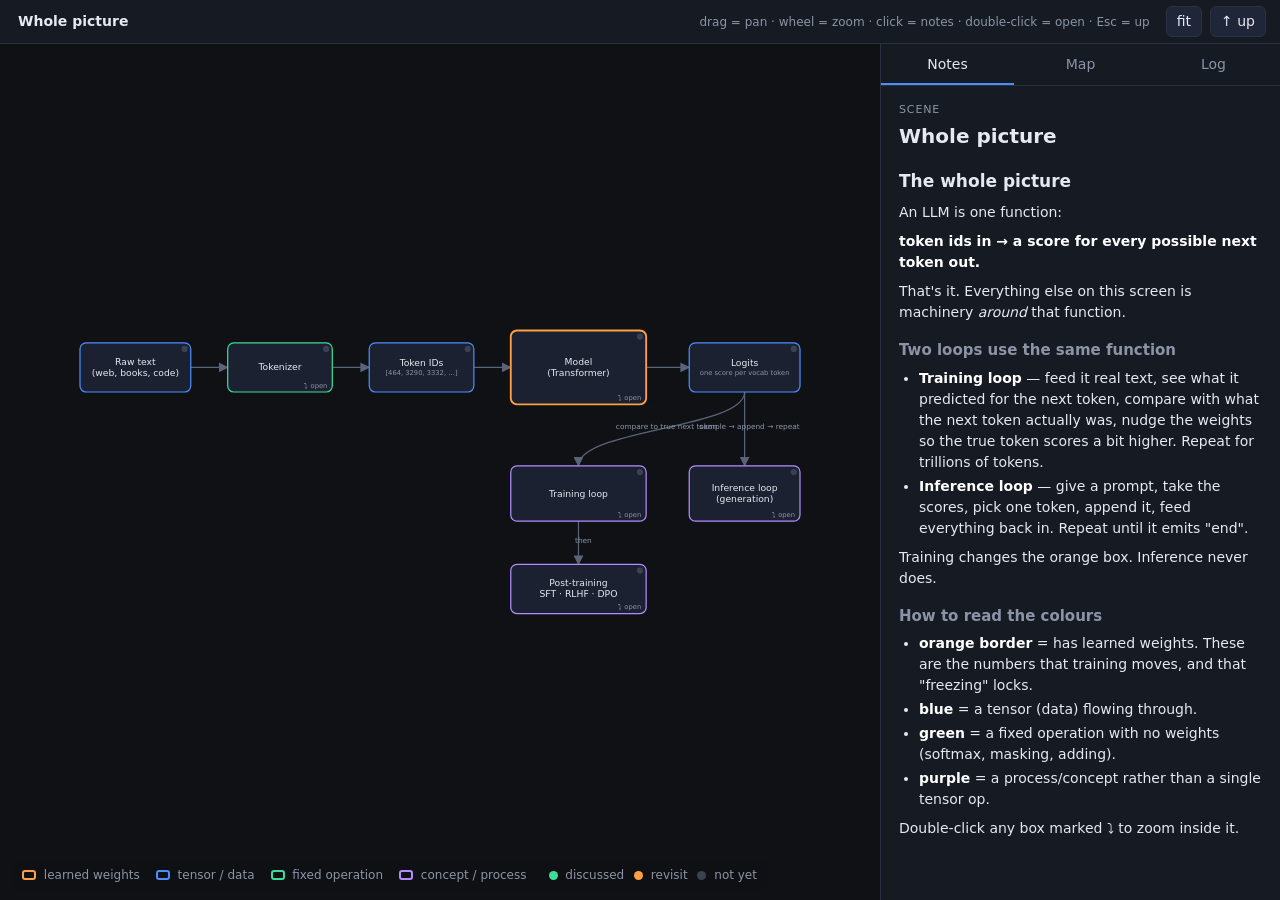
==== index.html @ d03cc83c "init" ====
<!doctype html>
<html lang="en">
<head>
<meta charset="utf-8">
<title>LLM from scratch — canvas</title>
<link rel="stylesheet" href="style.css">
</head>
<body>
<header>
  <div id="crumbs"></div>
  <div class="hdr-right">
    <span class="hint">drag = pan · wheel = zoom · click = notes · double-click = open · Esc = up</span>
    <button id="btn-fit" title="Fit to screen (F)">fit</button>
    <button id="btn-up" title="Go up one level (Esc)">↑ up</button>
  </div>
</header>
<main>
  <div id="stage">
    <svg id="canvas">
      <defs>
        <marker id="arrow" viewBox="0 0 10 10" refX="9" refY="5" markerWidth="8" markerHeight="8" orient="auto-start-reverse">
          <path d="M0,0 L10,5 L0,10 z" fill="#5a6478"/>
        </marker>
      </defs>
      <g id="world"></g>
    </svg>
    <div id="legend">
      <span><i class="sw weights"></i> learned weights</span>
      <span><i class="sw tensor"></i> tensor / data</span>
      <span><i class="sw op"></i> fixed operation</span>
      <span><i class="sw concept"></i> concept / process</span>
      <span><i class="dot done"></i> discussed <i class="dot revisit"></i> revisit <i class="dot todo"></i> not yet</span>
    </div>
  </div>
  <aside id="panel">
    <nav class="tabs">
      <button data-tab="notes" class="on">Notes</button>
      <button data-tab="map">Map</button>
      <button data-tab="log">Log</button>
    </nav>
    <section id="tab-notes" class="tab on"></section>
    <section id="tab-map" class="tab"></section>
    <section id="tab-log" class="tab"></section>
  </aside>
</main>
<script src="scenes.js"></script>
<script src="log.js"></script>
<script src="widgets.js"></script>
<script src="app.js"></script>
</body>
</html>
---- style.css ----
:root{
  --bg:#0f1115; --panel:#161a22; --line:#2a3140; --text:#e6e9ef; --muted:#8b94a7;
  --tensor:#4c8dff; --weights:#ff9f43; --op:#3ddc97; --concept:#b48cff; --sel:#ffffff;
}
*{box-sizing:border-box}
html,body{height:100%;margin:0;background:var(--bg);color:var(--text);font:14px/1.5 system-ui,"Segoe UI",Roboto,sans-serif}
button{font:inherit}

header{height:44px;display:flex;align-items:center;justify-content:space-between;padding:0 14px;border-bottom:1px solid var(--line);background:var(--panel)}
#crumbs{display:flex;align-items:center;gap:2px;overflow:hidden;white-space:nowrap}
#crumbs button{background:none;border:0;color:var(--muted);cursor:pointer;padding:2px 4px;border-radius:4px}
#crumbs button:hover{color:var(--text);background:#20263a}
#crumbs button:last-child{color:var(--text);font-weight:600}
#crumbs span{color:#3f475a;margin:0 2px}
.hdr-right{display:flex;align-items:center;gap:8px}
.hdr-right .hint{color:var(--muted);font-size:12px;margin-right:8px}
.hdr-right button{background:#20263a;border:1px solid var(--line);color:var(--text);padding:4px 10px;border-radius:6px;cursor:pointer}
.hdr-right button:hover{background:#2a3350}

main{display:flex;height:calc(100% - 44px)}
#stage{flex:1;min-width:0;position:relative}
#canvas{width:100%;height:100%;display:block;cursor:grab;user-select:none}
#canvas:active{cursor:grabbing}
#legend{position:absolute;left:12px;bottom:10px;display:flex;gap:16px;font-size:12px;color:var(--muted);background:rgba(15,17,21,.7);padding:6px 10px;border-radius:6px;pointer-events:none}
#legend .sw{display:inline-block;width:14px;height:10px;border:2px solid;border-radius:3px;vertical-align:-1px;margin-right:4px}
#legend .sw.weights{border-color:var(--weights)} #legend .sw.tensor{border-color:var(--tensor)}
#legend .sw.op{border-color:var(--op)} #legend .sw.concept{border-color:var(--concept)}
#legend .dot{display:inline-block;width:9px;height:9px;border-radius:50%;margin:0 4px 0 6px;vertical-align:-1px}
.dot.todo,.st-todo{background:#3a4152;fill:#3a4152} .dot.done,.st-done{background:var(--op);fill:var(--op)} .dot.revisit,.st-revisit{background:var(--weights);fill:var(--weights)}

/* ---- svg nodes ---- */
.node rect{fill:#1b2130;stroke:var(--op);stroke-width:2;cursor:pointer;transition:fill .12s}
.node.kind-tensor rect{stroke:var(--tensor)}
.node.kind-weights rect{stroke:var(--weights);stroke-width:3}
.node.kind-concept rect{stroke:var(--concept)}
.node.kind-group rect{fill:rgba(255,255,255,.015);stroke:var(--line);stroke-dasharray:6 5;pointer-events:none}
.node:hover rect{fill:#232b3d}
.node.sel rect{stroke:var(--sel)}
.node text{fill:var(--text);font-size:15px;pointer-events:none}
.node.kind-group text{fill:var(--muted);font-size:13px}
.node .sub{font-size:11px;fill:var(--muted)}
.node .badge{font-size:11px;fill:var(--muted)}
.edge path{fill:none;stroke:#5a6478;stroke-width:2}
.edge.skip path{stroke-dasharray:5 4}
.edge .elbl{fill:var(--muted);font-size:12px}

/* ---- panel ---- */
#panel{width:400px;border-left:1px solid var(--line);background:var(--panel);display:flex;flex-direction:column;min-height:0}
.tabs{display:flex;border-bottom:1px solid var(--line)}
.tabs button{flex:1;background:none;border:0;color:var(--muted);padding:10px;cursor:pointer}
.tabs button.on{color:var(--text);box-shadow:inset 0 -2px 0 var(--tensor)}
.tab{display:none;overflow:auto;padding:16px 18px;flex:1}
.tab.on{display:block}
.kicker{font-size:11px;letter-spacing:.08em;text-transform:uppercase;color:var(--muted)}
.nhead h1{font-size:20px;margin:2px 0 8px}
.pill{display:inline-block;font-size:11px;padding:2px 8px;border-radius:10px;background:#20263a;color:var(--muted);margin-right:6px}
.pill.done{color:var(--op)} .pill.revisit{color:var(--weights)}
.openbtn{display:inline-block;margin:6px 0 12px;background:#20263a;border:1px solid var(--line);color:var(--text);padding:5px 12px;border-radius:6px;cursor:pointer}
.openbtn:hover{background:#2a3350}

.md h2{font-size:17px;margin:18px 0 6px} .md h3{font-size:15px;margin:16px 0 4px;color:var(--muted)}
.md p{margin:8px 0} .md ul,.md ol{padding-left:20px;margin:6px 0} .md li{margin:3px 0}
.md code{background:#20263a;padding:1px 5px;border-radius:4px;font-size:13px;font-family:Consolas,monospace}
.md pre{background:#0b0d12;border:1px solid var(--line);padding:10px;border-radius:6px;overflow:auto;font-size:13px;font-family:Consolas,monospace}
.md pre code{background:none;padding:0}
.md b{color:#fff}

.widget{margin-top:18px;padding:14px;border:1px solid var(--line);border-radius:8px;background:#11141b}
.widget h3{margin:0 0 6px;font-size:15px}
.widget .hint{color:var(--muted);font-size:12px;margin:4px 0 10px}
.widget input[type=range]{width:100%}
.widget label{font-size:13px}
.bar{display:grid;grid-template-columns:90px 1fr 52px;align-items:center;gap:8px;margin:4px 0;font-size:13px}
.bar .bt small{color:var(--muted)} .bar .bf{height:12px;background:#20263a;border-radius:3px;overflow:hidden}
.bar .bf div{height:100%;background:var(--tensor);transition:width .1s} .bar .bp{text-align:right;color:var(--muted)}
.hm-wrap{display:flex;flex-direction:column;gap:12px;margin-top:8px}
.hm-title{font-size:12px;color:var(--muted);margin-bottom:4px}
.hm table{border-collapse:collapse;font-size:11px;font-family:Consolas,monospace}
.hm th{color:var(--muted);font-weight:normal;padding:2px 4px}
.hm td{width:46px;height:24px;text-align:center;border:1px solid #0f1115;color:#fff}

#tab-map ul{list-style:none;padding-left:14px;margin:4px 0}
#tab-map>ul{padding-left:0}
#tab-map button{background:none;border:0;color:var(--muted);cursor:pointer;padding:3px 6px;border-radius:4px;text-align:left}
#tab-map button:hover{color:var(--text);background:#20263a}
#tab-map button.here{color:var(--text);font-weight:600;background:#20263a}
.progress{margin-bottom:12px;color:var(--muted);font-size:13px} .progress b{color:var(--text)}
.sess{margin-bottom:18px;padding-bottom:14px;border-bottom:1px solid var(--line)}
.sess h3{margin:2px 0 6px;font-size:15px} .sess ul{padding-left:18px;margin:0} .sess li{margin:3px 0}
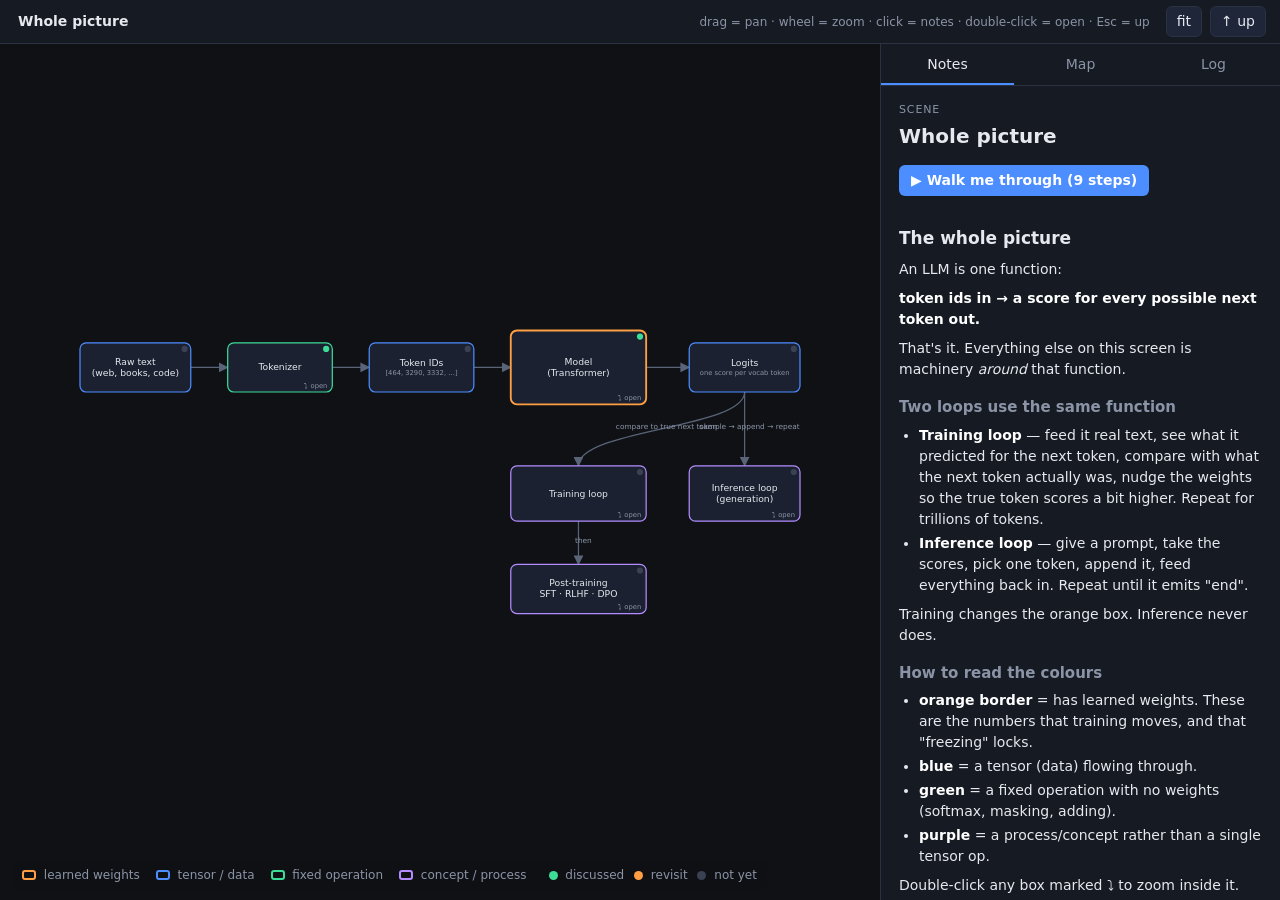
==== commit 1a956ae4: "Add guided tour styles and parameter calculator widget - Introduced new CSS styles for a guided tour" ====
--- a/index.html
+++ b/index.html
@@ -24,6 +24,11 @@
       </defs>
       <g id="world"></g>
     </svg>
+    <div id="tour" hidden>
+      <div class="tour-head"><span class="tour-step"></span><span class="tour-title"></span><button class="tour-end" title="end tour (Esc)">✕</button></div>
+      <div class="tour-body md"></div>
+      <div class="tour-nav"><button class="tour-prev">← prev</button><span class="tour-keys">← → keys</span><button class="tour-next">next →</button></div>
+    </div>
     <div id="legend">
       <span><i class="sw weights"></i> learned weights</span>
       <span><i class="sw tensor"></i> tensor / data</span>
--- a/style.css
+++ b/style.css
@@ -79,6 +79,23 @@
 .hm th{color:var(--muted);font-weight:normal;padding:2px 4px}
 .hm td{width:46px;height:24px;text-align:center;border:1px solid #0f1115;color:#fff}
 
+.widget textarea,.widget input[type=text]{width:100%;background:#0b0d12;border:1px solid var(--line);color:var(--text);border-radius:6px;padding:6px 8px;font:13px/1.4 Consolas,monospace;margin:4px 0}
+.widget .row{display:flex;align-items:center;gap:6px;margin:6px 0 10px;flex-wrap:wrap}
+.widget .row button{background:#20263a;border:1px solid var(--line);color:var(--text);padding:4px 10px;border-radius:6px;cursor:pointer}
+.widget .row button:hover{background:#2a3350}
+.widget .stat{color:var(--muted);font-size:12px;margin-left:auto}
+.widget .last{margin:6px 0 12px;font-size:13px}
+.chip{display:inline-block;padding:1px 5px;margin:2px 1px;border-radius:4px;font:12px Consolas,monospace;color:#fff;white-space:pre}
+.pair{display:inline-block;margin:2px 8px 2px 0;font-size:12px} .pair small{color:var(--muted)}
+.word{display:inline-block;margin:2px 10px 4px 0;padding:2px 4px;border:1px solid var(--line);border-radius:5px} .word small{color:var(--muted);margin-left:4px;font-size:10px}
+.widget .hm-title{margin-top:10px}
+.chips{margin:6px 0;line-height:1.9}
+.hm tr.hl th{color:#fff;font-weight:bold} .hm tr.hl td{outline:2px solid #fff;outline-offset:-2px}
+.toks{display:flex;flex-wrap:wrap;gap:4px;margin:6px 0}
+.toks .tk{background:#20263a;border:1px solid var(--line);color:var(--muted);padding:2px 8px;border-radius:5px;cursor:pointer;font-size:12px}
+.toks .tk.on{color:#fff;border-color:#fff}
+.widget .row label{margin-right:10px} .widget .row input[type=range]{width:90px}
+
 #tab-map ul{list-style:none;padding-left:14px;margin:4px 0}
 #tab-map>ul{padding-left:0}
 #tab-map button{background:none;border:0;color:var(--muted);cursor:pointer;padding:3px 6px;border-radius:4px;text-align:left}
@@ -87,3 +104,18 @@
 .progress{margin-bottom:12px;color:var(--muted);font-size:13px} .progress b{color:var(--text)}
 .sess{margin-bottom:18px;padding-bottom:14px;border-bottom:1px solid var(--line)}
 .sess h3{margin:2px 0 6px;font-size:15px} .sess ul{padding-left:18px;margin:0} .sess li{margin:3px 0}
+
+/* ---- guided tour ---- */
+#tour{position:absolute;left:50%;bottom:48px;transform:translateX(-50%);width:min(560px,calc(100% - 40px));background:rgba(22,26,34,.96);border:1px solid var(--line);border-radius:10px;box-shadow:0 10px 40px rgba(0,0,0,.5);padding:12px 16px 10px;z-index:5}
+.tour-head{display:flex;align-items:center;gap:10px;margin-bottom:6px}
+.tour-step{font-size:11px;letter-spacing:.08em;text-transform:uppercase;color:var(--muted)}
+.tour-title{font-weight:600;flex:1}
+.tour-end{background:none;border:0;color:var(--muted);cursor:pointer;font-size:14px} .tour-end:hover{color:#fff}
+.tour-body{font-size:13.5px;max-height:34vh;overflow:auto} .tour-body p{margin:6px 0}
+.tour-nav{display:flex;align-items:center;justify-content:space-between;margin-top:8px}
+.tour-nav button{background:#20263a;border:1px solid var(--line);color:var(--text);padding:4px 12px;border-radius:6px;cursor:pointer}
+.tour-nav button:disabled{opacity:.35;cursor:default} .tour-keys{font-size:11px;color:var(--muted)}
+.touring .node:not(.sel) rect,.touring .node:not(.sel) text{opacity:.4} .touring .edge{opacity:.35}
+.touring .node.kind-group rect{opacity:.6}
+.tourbtn{display:inline-block;margin:6px 8px 12px 0;background:var(--tensor);border:0;color:#fff;padding:5px 12px;border-radius:6px;cursor:pointer;font-weight:600}
+.tourbtn:hover{filter:brightness(1.15)}
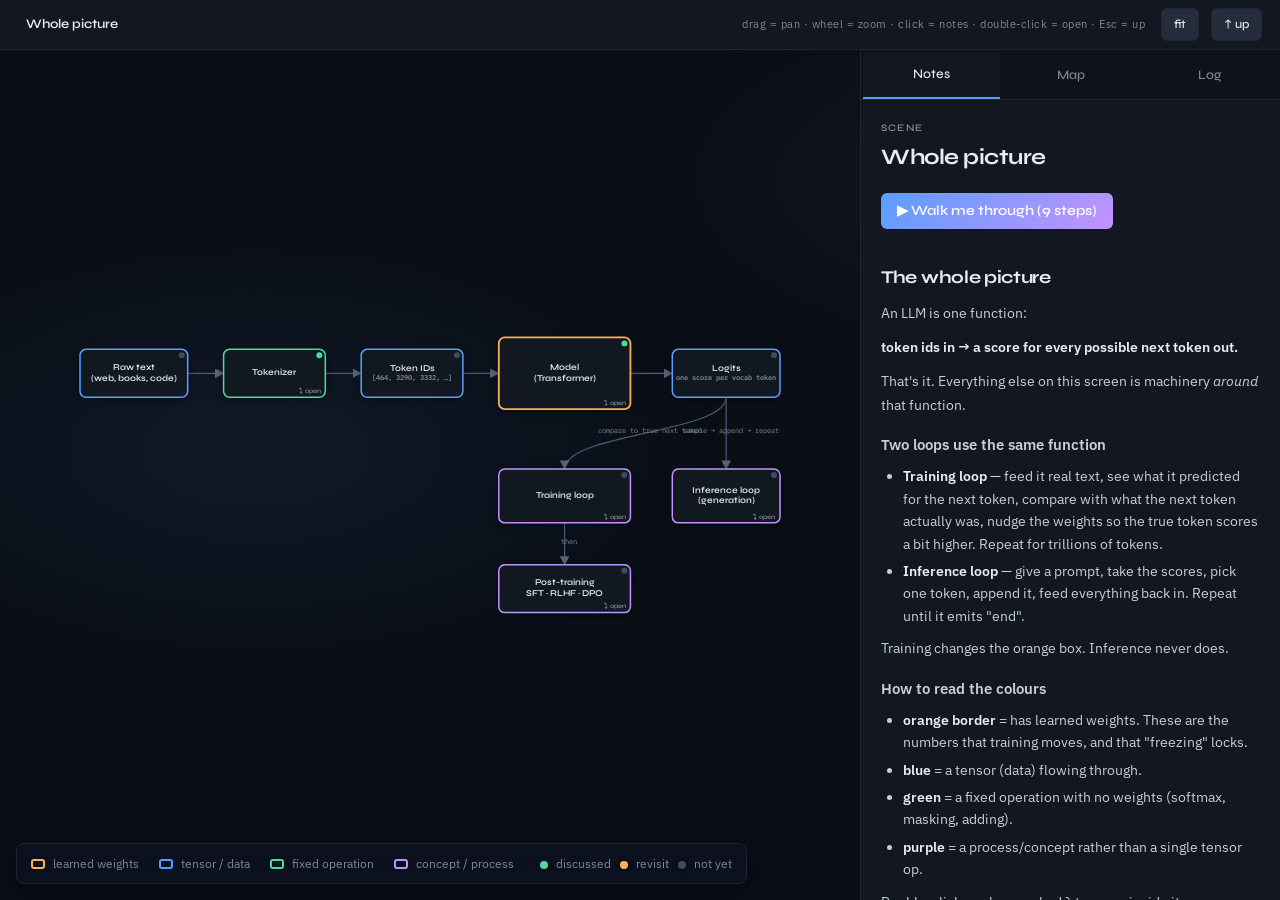
==== commit 1f5c62bc: "ui change" ====
--- a/index.html
+++ b/index.html
@@ -3,6 +3,9 @@
 <head>
 <meta charset="utf-8">
 <title>LLM from scratch — canvas</title>
+<link rel="preconnect" href="https://fonts.googleapis.com">
+<link rel="preconnect" href="https://fonts.gstatic.com" crossorigin>
+<link href="https://fonts.googleapis.com/css2?family=Syne:wght@400;600;700;800&family=IBM+Plex+Sans:wght@400;500;600&family=IBM+Plex+Mono:wght@400;500&display=swap" rel="stylesheet">
 <link rel="stylesheet" href="style.css">
 </head>
 <body>
--- a/style.css
+++ b/style.css
@@ -1,121 +1,148 @@
 :root{
-  --bg:#0f1115; --panel:#161a22; --line:#2a3140; --text:#e6e9ef; --muted:#8b94a7;
-  --tensor:#4c8dff; --weights:#ff9f43; --op:#3ddc97; --concept:#b48cff; --sel:#ffffff;
+  --bg:#0a0e15; --bg-accent:#0f1319; --panel:#131820; --line:#1e2635; --line-alt:#252d3d;
+  --text:#e8ecf5; --text-secondary:#c5cee0; --muted:#7e8899;
+  --tensor:#5a9eff; --weights:#ffb055; --op:#48dba0; --concept:#c492ff; --sel:#ffffff;
+  --shadow-sm:0 2px 8px rgba(0,0,0,.3); --shadow-md:0 8px 24px rgba(0,0,0,.4); --shadow-lg:0 16px 48px rgba(0,0,0,.5);
+  --gradient-accent:linear-gradient(135deg, var(--tensor) 0%, var(--concept) 100%);
 }
 *{box-sizing:border-box}
-html,body{height:100%;margin:0;background:var(--bg);color:var(--text);font:14px/1.5 system-ui,"Segoe UI",Roboto,sans-serif}
-button{font:inherit}
+html,body{height:100%;margin:0;background:var(--bg);color:var(--text);font:14px/1.6 'IBM Plex Sans',sans-serif;overflow:hidden}
+body::before{content:'';position:fixed;top:0;left:0;right:0;bottom:0;background:
+  radial-gradient(ellipse 1200px 600px at 20% 50%, rgba(90,158,255,.08) 0%, transparent 40%),
+  radial-gradient(ellipse 1000px 500px at 80% 20%, rgba(196,146,255,.06) 0%, transparent 40%);
+  pointer-events:none;z-index:0;animation:drift 20s ease-in-out infinite}
+@keyframes drift{0%,100%{opacity:1} 50%{opacity:.8}}
+button{font:inherit;font-family:'Syne',sans-serif}
 
-header{height:44px;display:flex;align-items:center;justify-content:space-between;padding:0 14px;border-bottom:1px solid var(--line);background:var(--panel)}
-#crumbs{display:flex;align-items:center;gap:2px;overflow:hidden;white-space:nowrap}
-#crumbs button{background:none;border:0;color:var(--muted);cursor:pointer;padding:2px 4px;border-radius:4px}
-#crumbs button:hover{color:var(--text);background:#20263a}
-#crumbs button:last-child{color:var(--text);font-weight:600}
-#crumbs span{color:#3f475a;margin:0 2px}
-.hdr-right{display:flex;align-items:center;gap:8px}
-.hdr-right .hint{color:var(--muted);font-size:12px;margin-right:8px}
-.hdr-right button{background:#20263a;border:1px solid var(--line);color:var(--text);padding:4px 10px;border-radius:6px;cursor:pointer}
-.hdr-right button:hover{background:#2a3350}
+header{height:50px;display:flex;align-items:center;justify-content:space-between;padding:0 18px;border-bottom:1px solid var(--line);background:var(--panel);position:relative;z-index:10}
+#crumbs{display:flex;align-items:center;gap:4px;overflow:hidden;white-space:nowrap}
+#crumbs button{background:none;border:0;color:var(--muted);cursor:pointer;padding:4px 8px;border-radius:5px;transition:all .2s ease;font-size:13px}
+#crumbs button:hover{color:var(--text);background:var(--line-alt)}
+#crumbs button:last-child{color:var(--text);font-weight:600;font-family:'Syne',sans-serif}
+#crumbs span{color:var(--line-alt);margin:0 4px}
+.hdr-right{display:flex;align-items:center;gap:12px}
+.hdr-right .hint{color:var(--muted);font-size:11px;margin-right:4px;letter-spacing:.5px}
+.hdr-right button{background:var(--line-alt);border:1px solid var(--line);color:var(--text);padding:6px 12px;border-radius:6px;cursor:pointer;transition:all .2s ease;font-size:12px;font-weight:500}
+.hdr-right button:hover{background:var(--tensor);color:#000;border-color:var(--tensor)}
 
-main{display:flex;height:calc(100% - 44px)}
+main{display:flex;height:calc(100% - 50px);position:relative;z-index:1}
 #stage{flex:1;min-width:0;position:relative}
 #canvas{width:100%;height:100%;display:block;cursor:grab;user-select:none}
 #canvas:active{cursor:grabbing}
-#legend{position:absolute;left:12px;bottom:10px;display:flex;gap:16px;font-size:12px;color:var(--muted);background:rgba(15,17,21,.7);padding:6px 10px;border-radius:6px;pointer-events:none}
-#legend .sw{display:inline-block;width:14px;height:10px;border:2px solid;border-radius:3px;vertical-align:-1px;margin-right:4px}
+#legend{position:absolute;left:16px;bottom:16px;display:flex;gap:20px;font-size:12px;color:var(--muted);background:rgba(13,18,32,.85);backdrop-filter:blur(12px);padding:10px 14px;border-radius:8px;border:1px solid var(--line);pointer-events:auto;animation:slideUp .4s ease-out;box-shadow:var(--shadow-md)}
+@keyframes slideUp{from{opacity:0;transform:translateY(8px)} to{opacity:1;transform:translateY(0)}}
+#legend .sw{display:inline-block;width:14px;height:10px;border:2px solid;border-radius:3px;vertical-align:-1px;margin-right:5px;transition:transform .2s}
 #legend .sw.weights{border-color:var(--weights)} #legend .sw.tensor{border-color:var(--tensor)}
 #legend .sw.op{border-color:var(--op)} #legend .sw.concept{border-color:var(--concept)}
-#legend .dot{display:inline-block;width:9px;height:9px;border-radius:50%;margin:0 4px 0 6px;vertical-align:-1px}
-.dot.todo,.st-todo{background:#3a4152;fill:#3a4152} .dot.done,.st-done{background:var(--op);fill:var(--op)} .dot.revisit,.st-revisit{background:var(--weights);fill:var(--weights)}
+#legend .dot{display:inline-block;width:8px;height:8px;border-radius:50%;margin:0 5px 0 6px;vertical-align:-1px;box-shadow:0 0 4px rgba(0,0,0,.5)}
+.dot.todo,.st-todo{background:#3f4b5f;fill:#3f4b5f} .dot.done,.st-done{background:var(--op);fill:var(--op);box-shadow:0 0 6px rgba(72,219,160,.3)} .dot.revisit,.st-revisit{background:var(--weights);fill:var(--weights);box-shadow:0 0 6px rgba(255,176,85,.3)}
 
 /* ---- svg nodes ---- */
-.node rect{fill:#1b2130;stroke:var(--op);stroke-width:2;cursor:pointer;transition:fill .12s}
+.node rect{fill:#121820;stroke:var(--op);stroke-width:2.5;cursor:pointer;transition:all .2s ease;filter:drop-shadow(0 2px 6px rgba(0,0,0,.4))}
 .node.kind-tensor rect{stroke:var(--tensor)}
 .node.kind-weights rect{stroke:var(--weights);stroke-width:3}
 .node.kind-concept rect{stroke:var(--concept)}
-.node.kind-group rect{fill:rgba(255,255,255,.015);stroke:var(--line);stroke-dasharray:6 5;pointer-events:none}
-.node:hover rect{fill:#232b3d}
-.node.sel rect{stroke:var(--sel)}
-.node text{fill:var(--text);font-size:15px;pointer-events:none}
-.node.kind-group text{fill:var(--muted);font-size:13px}
-.node .sub{font-size:11px;fill:var(--muted)}
+.node.kind-group rect{fill:rgba(255,255,255,.008);stroke:var(--line);stroke-dasharray:6 5;pointer-events:none;filter:none}
+.node:hover rect{fill:#1a2332;stroke-width:3;filter:drop-shadow(0 4px 12px rgba(0,0,0,.6))}
+.node.sel rect{stroke:var(--sel);stroke-width:3;filter:drop-shadow(0 0 12px rgba(255,255,255,.3))}
+.node text{fill:var(--text);font-size:15px;pointer-events:none;font-family:'Syne',sans-serif;font-weight:600}
+.node.kind-group text{fill:var(--muted);font-size:13px;font-weight:500}
+.node .sub{font-size:11px;fill:var(--muted);font-family:'IBM Plex Mono',monospace}
 .node .badge{font-size:11px;fill:var(--muted)}
-.edge path{fill:none;stroke:#5a6478;stroke-width:2}
-.edge.skip path{stroke-dasharray:5 4}
-.edge .elbl{fill:var(--muted);font-size:12px}
+.edge path{fill:none;stroke:#4a5d7a;stroke-width:2;transition:all .2s ease}
+.edge.skip path{stroke-dasharray:5 4;opacity:.6}
+.edge:hover path{stroke-width:3;filter:drop-shadow(0 0 4px rgba(90,158,255,.2))}
+.edge .elbl{fill:var(--muted);font-size:11px;font-family:'IBM Plex Mono',monospace}
 
 /* ---- panel ---- */
-#panel{width:400px;border-left:1px solid var(--line);background:var(--panel);display:flex;flex-direction:column;min-height:0}
-.tabs{display:flex;border-bottom:1px solid var(--line)}
-.tabs button{flex:1;background:none;border:0;color:var(--muted);padding:10px;cursor:pointer}
-.tabs button.on{color:var(--text);box-shadow:inset 0 -2px 0 var(--tensor)}
-.tab{display:none;overflow:auto;padding:16px 18px;flex:1}
+#panel{width:420px;border-left:1px solid var(--line);background:var(--panel);display:flex;flex-direction:column;min-height:0;position:relative;z-index:2}
+.tabs{display:flex;border-bottom:1px solid var(--line);background:var(--bg-accent);gap:2px;padding:0 2px}
+.tabs button{flex:1;background:none;border:0;color:var(--muted);padding:12px 10px;cursor:pointer;transition:all .3s ease;font-size:13px;font-weight:500;border-radius:6px 6px 0 0;margin:2px 0 0}
+.tabs button:hover{color:var(--text);background:var(--line-alt)}
+.tabs button.on{color:var(--text);background:var(--panel);border-bottom:2px solid var(--tensor);position:relative}
+.tab{display:none;overflow:auto;padding:20px;flex:1;animation:fadeIn .3s ease}
+@keyframes fadeIn{from{opacity:.8} to{opacity:1}}
 .tab.on{display:block}
-.kicker{font-size:11px;letter-spacing:.08em;text-transform:uppercase;color:var(--muted)}
-.nhead h1{font-size:20px;margin:2px 0 8px}
-.pill{display:inline-block;font-size:11px;padding:2px 8px;border-radius:10px;background:#20263a;color:var(--muted);margin-right:6px}
-.pill.done{color:var(--op)} .pill.revisit{color:var(--weights)}
-.openbtn{display:inline-block;margin:6px 0 12px;background:#20263a;border:1px solid var(--line);color:var(--text);padding:5px 12px;border-radius:6px;cursor:pointer}
-.openbtn:hover{background:#2a3350}
+.kicker{font-size:10px;letter-spacing:.12em;text-transform:uppercase;color:var(--muted);font-weight:600;font-family:'Syne',sans-serif}
+.nhead h1{font-size:22px;margin:4px 0 10px;font-family:'Syne',sans-serif;font-weight:700;letter-spacing:-.5px}
+.pill{display:inline-block;font-size:10px;padding:4px 10px;border-radius:12px;background:var(--line-alt);color:var(--muted);margin-right:6px;transition:all .2s;font-weight:500}
+.pill.done{color:var(--op);background:rgba(72,219,160,.1);border:1px solid rgba(72,219,160,.3)}
+.pill.revisit{color:var(--weights);background:rgba(255,176,85,.1);border:1px solid rgba(255,176,85,.3)}
+.openbtn{display:inline-block;margin:8px 0 14px;background:var(--line-alt);border:1px solid var(--line);color:var(--text);padding:6px 14px;border-radius:6px;cursor:pointer;transition:all .2s ease;font-size:12px;font-weight:500}
+.openbtn:hover{background:var(--tensor);color:#000;border-color:var(--tensor)}
 
-.md h2{font-size:17px;margin:18px 0 6px} .md h3{font-size:15px;margin:16px 0 4px;color:var(--muted)}
-.md p{margin:8px 0} .md ul,.md ol{padding-left:20px;margin:6px 0} .md li{margin:3px 0}
-.md code{background:#20263a;padding:1px 5px;border-radius:4px;font-size:13px;font-family:Consolas,monospace}
-.md pre{background:#0b0d12;border:1px solid var(--line);padding:10px;border-radius:6px;overflow:auto;font-size:13px;font-family:Consolas,monospace}
-.md pre code{background:none;padding:0}
-.md b{color:#fff}
+.md h2{font-size:18px;margin:20px 0 8px;font-family:'Syne',sans-serif;font-weight:700;letter-spacing:-.3px}
+.md h3{font-size:15px;margin:16px 0 6px;color:var(--text-secondary);font-weight:600}
+.md p{margin:10px 0;line-height:1.7;color:var(--text-secondary)}
+.md ul,.md ol{padding-left:22px;margin:8px 0}
+.md li{margin:5px 0;color:var(--text-secondary)}
+.md code{background:var(--line-alt);padding:2px 6px;border-radius:5px;font-size:12px;font-family:'IBM Plex Mono',monospace;color:#a8d8ff;border:1px solid rgba(90,158,255,.2)}
+.md pre{background:var(--bg-accent);border:1px solid var(--line);padding:12px;border-radius:6px;overflow:auto;font-size:12px;font-family:'IBM Plex Mono',monospace}
+.md pre code{background:none;padding:0;color:#b4d8ff}
+.md b{color:var(--text);font-weight:600}
 
-.widget{margin-top:18px;padding:14px;border:1px solid var(--line);border-radius:8px;background:#11141b}
-.widget h3{margin:0 0 6px;font-size:15px}
-.widget .hint{color:var(--muted);font-size:12px;margin:4px 0 10px}
-.widget input[type=range]{width:100%}
-.widget label{font-size:13px}
-.bar{display:grid;grid-template-columns:90px 1fr 52px;align-items:center;gap:8px;margin:4px 0;font-size:13px}
-.bar .bt small{color:var(--muted)} .bar .bf{height:12px;background:#20263a;border-radius:3px;overflow:hidden}
-.bar .bf div{height:100%;background:var(--tensor);transition:width .1s} .bar .bp{text-align:right;color:var(--muted)}
-.hm-wrap{display:flex;flex-direction:column;gap:12px;margin-top:8px}
-.hm-title{font-size:12px;color:var(--muted);margin-bottom:4px}
-.hm table{border-collapse:collapse;font-size:11px;font-family:Consolas,monospace}
-.hm th{color:var(--muted);font-weight:normal;padding:2px 4px}
-.hm td{width:46px;height:24px;text-align:center;border:1px solid #0f1115;color:#fff}
+.widget{margin-top:20px;padding:16px;border:1px solid var(--line);border-radius:8px;background:var(--bg-accent);transition:all .3s ease;animation:slideUp .4s ease-out}
+.widget:hover{border-color:var(--line-alt);box-shadow:var(--shadow-sm)}
+.widget h3{margin:0 0 8px;font-size:15px;font-family:'Syne',sans-serif;font-weight:600}
+.widget .hint{color:var(--muted);font-size:11px;margin:4px 0 12px;letter-spacing:.3px}
+.widget input[type=range]{width:100%;accent-color:var(--tensor);cursor:pointer}
+.widget label{font-size:13px;color:var(--text-secondary)}
+.bar{display:grid;grid-template-columns:90px 1fr 52px;align-items:center;gap:10px;margin:6px 0;font-size:12px}
+.bar .bt{color:var(--text-secondary)} .bar .bt small{color:var(--muted)}
+.bar .bf{height:10px;background:var(--line-alt);border-radius:4px;overflow:hidden}
+.bar .bf div{height:100%;background:var(--gradient-accent);transition:width .2s ease;border-radius:4px}
+.bar .bp{text-align:right;color:var(--muted);font-family:'IBM Plex Mono',monospace;font-size:11px}
+.hm-wrap{display:flex;flex-direction:column;gap:14px;margin-top:12px}
+.hm-title{font-size:11px;color:var(--muted);margin-bottom:6px;font-weight:600;letter-spacing:.3px;text-transform:uppercase}
+.hm table{border-collapse:collapse;font-size:11px;font-family:'IBM Plex Mono',monospace}
+.hm th{color:var(--muted);font-weight:500;padding:4px 6px;background:rgba(0,0,0,.2);border:1px solid var(--line)}
+.hm td{width:46px;height:26px;text-align:center;border:1px solid var(--line);color:var(--text);background:var(--bg);transition:all .2s}
 
-.widget textarea,.widget input[type=text]{width:100%;background:#0b0d12;border:1px solid var(--line);color:var(--text);border-radius:6px;padding:6px 8px;font:13px/1.4 Consolas,monospace;margin:4px 0}
-.widget .row{display:flex;align-items:center;gap:6px;margin:6px 0 10px;flex-wrap:wrap}
-.widget .row button{background:#20263a;border:1px solid var(--line);color:var(--text);padding:4px 10px;border-radius:6px;cursor:pointer}
-.widget .row button:hover{background:#2a3350}
-.widget .stat{color:var(--muted);font-size:12px;margin-left:auto}
-.widget .last{margin:6px 0 12px;font-size:13px}
-.chip{display:inline-block;padding:1px 5px;margin:2px 1px;border-radius:4px;font:12px Consolas,monospace;color:#fff;white-space:pre}
-.pair{display:inline-block;margin:2px 8px 2px 0;font-size:12px} .pair small{color:var(--muted)}
-.word{display:inline-block;margin:2px 10px 4px 0;padding:2px 4px;border:1px solid var(--line);border-radius:5px} .word small{color:var(--muted);margin-left:4px;font-size:10px}
-.widget .hm-title{margin-top:10px}
-.chips{margin:6px 0;line-height:1.9}
-.hm tr.hl th{color:#fff;font-weight:bold} .hm tr.hl td{outline:2px solid #fff;outline-offset:-2px}
-.toks{display:flex;flex-wrap:wrap;gap:4px;margin:6px 0}
-.toks .tk{background:#20263a;border:1px solid var(--line);color:var(--muted);padding:2px 8px;border-radius:5px;cursor:pointer;font-size:12px}
-.toks .tk.on{color:#fff;border-color:#fff}
-.widget .row label{margin-right:10px} .widget .row input[type=range]{width:90px}
+.widget textarea,.widget input[type=text]{width:100%;background:var(--bg);border:1px solid var(--line);color:var(--text);border-radius:6px;padding:8px 10px;font:12px/1.5 'IBM Plex Mono',monospace;margin:6px 0;transition:border .2s}
+.widget textarea:focus,.widget input[type=text]:focus{outline:none;border-color:var(--tensor);box-shadow:0 0 8px rgba(90,158,255,.2)}
+.widget .row{display:flex;align-items:center;gap:8px;margin:8px 0 12px;flex-wrap:wrap}
+.widget .row button{background:var(--line-alt);border:1px solid var(--line);color:var(--text);padding:6px 12px;border-radius:6px;cursor:pointer;transition:all .2s ease;font-size:12px;font-weight:500}
+.widget .row button:hover{background:var(--tensor);color:#000;border-color:var(--tensor)}
+.widget .stat{color:var(--muted);font-size:11px;margin-left:auto;font-family:'IBM Plex Mono',monospace}
+.widget .last{margin:8px 0 14px;font-size:12px;color:var(--text-secondary)}
+.chip{display:inline-block;padding:3px 8px;margin:3px 2px;border-radius:5px;font:11px 'IBM Plex Mono',monospace;color:var(--text);background:var(--line-alt);white-space:pre;border:1px solid var(--line)}
+.pair{display:inline-block;margin:4px 10px 4px 0;font-size:12px;color:var(--text-secondary)} .pair small{color:var(--muted);font-size:10px}
+.word{display:inline-block;margin:3px 10px 5px 0;padding:3px 6px;border:1px solid var(--line);border-radius:5px;background:var(--bg);font-size:12px} .word small{color:var(--muted);margin-left:4px;font-size:10px}
+.widget .hm-title{margin-top:14px}
+.chips{margin:8px 0;line-height:2}
+.hm tr.hl th{color:var(--sel);font-weight:600;background:rgba(90,158,255,.15)} .hm tr.hl td{background:rgba(90,158,255,.1);outline:2px solid var(--tensor);outline-offset:-2px}
+.toks{display:flex;flex-wrap:wrap;gap:5px;margin:8px 0}
+.toks .tk{background:var(--bg);border:1px solid var(--line);color:var(--muted);padding:4px 10px;border-radius:6px;cursor:pointer;font-size:11px;transition:all .2s;font-family:'IBM Plex Mono',monospace}
+.toks .tk:hover{border-color:var(--tensor);color:var(--tensor)}
+.toks .tk.on{color:var(--sel);border-color:var(--tensor);background:rgba(90,158,255,.15)}
+.widget .row label{margin-right:12px;font-weight:500} .widget .row input[type=range]{width:90px;accent-color:var(--tensor)}
 
-#tab-map ul{list-style:none;padding-left:14px;margin:4px 0}
+#tab-map ul{list-style:none;padding-left:16px;margin:6px 0}
 #tab-map>ul{padding-left:0}
-#tab-map button{background:none;border:0;color:var(--muted);cursor:pointer;padding:3px 6px;border-radius:4px;text-align:left}
-#tab-map button:hover{color:var(--text);background:#20263a}
-#tab-map button.here{color:var(--text);font-weight:600;background:#20263a}
-.progress{margin-bottom:12px;color:var(--muted);font-size:13px} .progress b{color:var(--text)}
-.sess{margin-bottom:18px;padding-bottom:14px;border-bottom:1px solid var(--line)}
-.sess h3{margin:2px 0 6px;font-size:15px} .sess ul{padding-left:18px;margin:0} .sess li{margin:3px 0}
+#tab-map button{background:none;border:0;color:var(--muted);cursor:pointer;padding:5px 8px;border-radius:5px;text-align:left;transition:all .2s;font-size:13px}
+#tab-map button:hover{color:var(--text);background:var(--line-alt)}
+#tab-map button.here{color:var(--tensor);font-weight:600;background:rgba(90,158,255,.1);border:1px solid rgba(90,158,255,.3)}
+.progress{margin-bottom:14px;color:var(--muted);font-size:12px} .progress b{color:var(--text);font-weight:600}
+.sess{margin-bottom:20px;padding-bottom:16px;border-bottom:1px solid var(--line)}
+.sess h3{margin:4px 0 8px;font-size:15px;font-family:'Syne',sans-serif;font-weight:600}
+.sess ul{padding-left:20px;margin:0}
+.sess li{margin:4px 0;color:var(--text-secondary)}
 
 /* ---- guided tour ---- */
-#tour{position:absolute;left:50%;bottom:48px;transform:translateX(-50%);width:min(560px,calc(100% - 40px));background:rgba(22,26,34,.96);border:1px solid var(--line);border-radius:10px;box-shadow:0 10px 40px rgba(0,0,0,.5);padding:12px 16px 10px;z-index:5}
-.tour-head{display:flex;align-items:center;gap:10px;margin-bottom:6px}
-.tour-step{font-size:11px;letter-spacing:.08em;text-transform:uppercase;color:var(--muted)}
-.tour-title{font-weight:600;flex:1}
-.tour-end{background:none;border:0;color:var(--muted);cursor:pointer;font-size:14px} .tour-end:hover{color:#fff}
-.tour-body{font-size:13.5px;max-height:34vh;overflow:auto} .tour-body p{margin:6px 0}
-.tour-nav{display:flex;align-items:center;justify-content:space-between;margin-top:8px}
-.tour-nav button{background:#20263a;border:1px solid var(--line);color:var(--text);padding:4px 12px;border-radius:6px;cursor:pointer}
-.tour-nav button:disabled{opacity:.35;cursor:default} .tour-keys{font-size:11px;color:var(--muted)}
-.touring .node:not(.sel) rect,.touring .node:not(.sel) text{opacity:.4} .touring .edge{opacity:.35}
-.touring .node.kind-group rect{opacity:.6}
-.tourbtn{display:inline-block;margin:6px 8px 12px 0;background:var(--tensor);border:0;color:#fff;padding:5px 12px;border-radius:6px;cursor:pointer;font-weight:600}
-.tourbtn:hover{filter:brightness(1.15)}
+#tour{position:absolute;left:50%;bottom:56px;transform:translateX(-50%);width:min(600px,calc(100% - 40px));background:rgba(19,24,32,.95);backdrop-filter:blur(12px);border:1px solid var(--line);border-radius:10px;box-shadow:var(--shadow-lg);padding:16px 20px 14px;z-index:5;animation:slideUp .4s cubic-bezier(.34,.69,.65,1.15)}
+.tour-head{display:flex;align-items:center;gap:12px;margin-bottom:10px}
+.tour-step{font-size:10px;letter-spacing:.12em;text-transform:uppercase;color:var(--muted);font-weight:600;font-family:'Syne',sans-serif}
+.tour-title{font-weight:700;flex:1;font-size:16px;font-family:'Syne',sans-serif;letter-spacing:-.3px}
+.tour-end{background:none;border:0;color:var(--muted);cursor:pointer;font-size:18px;transition:color .2s;padding:4px} .tour-end:hover{color:var(--tensor)}
+.tour-body{font-size:13px;max-height:36vh;overflow:auto;color:var(--text-secondary);line-height:1.7}
+.tour-body p{margin:8px 0}
+.tour-nav{display:flex;align-items:center;justify-content:space-between;margin-top:12px;gap:8px}
+.tour-nav button{background:var(--line-alt);border:1px solid var(--line);color:var(--text);padding:6px 14px;border-radius:6px;cursor:pointer;transition:all .2s ease;font-size:12px;font-weight:500}
+.tour-nav button:hover:not(:disabled){background:var(--tensor);color:#000;border-color:var(--tensor)}
+.tour-nav button:disabled{opacity:.4;cursor:default}
+.tour-keys{font-size:10px;color:var(--muted);letter-spacing:.3px}
+.touring .node:not(.sel) rect,.touring .node:not(.sel) text{opacity:.35}
+.touring .edge{opacity:.25}
+.touring .node.kind-group rect{opacity:.5}
+.tourbtn{display:inline-block;margin:8px 8px 14px 0;background:var(--gradient-accent);border:0;color:#fff;padding:7px 16px;border-radius:6px;cursor:pointer;font-weight:600;transition:all .2s ease;font-family:'Syne',sans-serif}
+.tourbtn:hover{transform:translateY(-1px);box-shadow:0 4px 12px rgba(90,158,255,.3)}
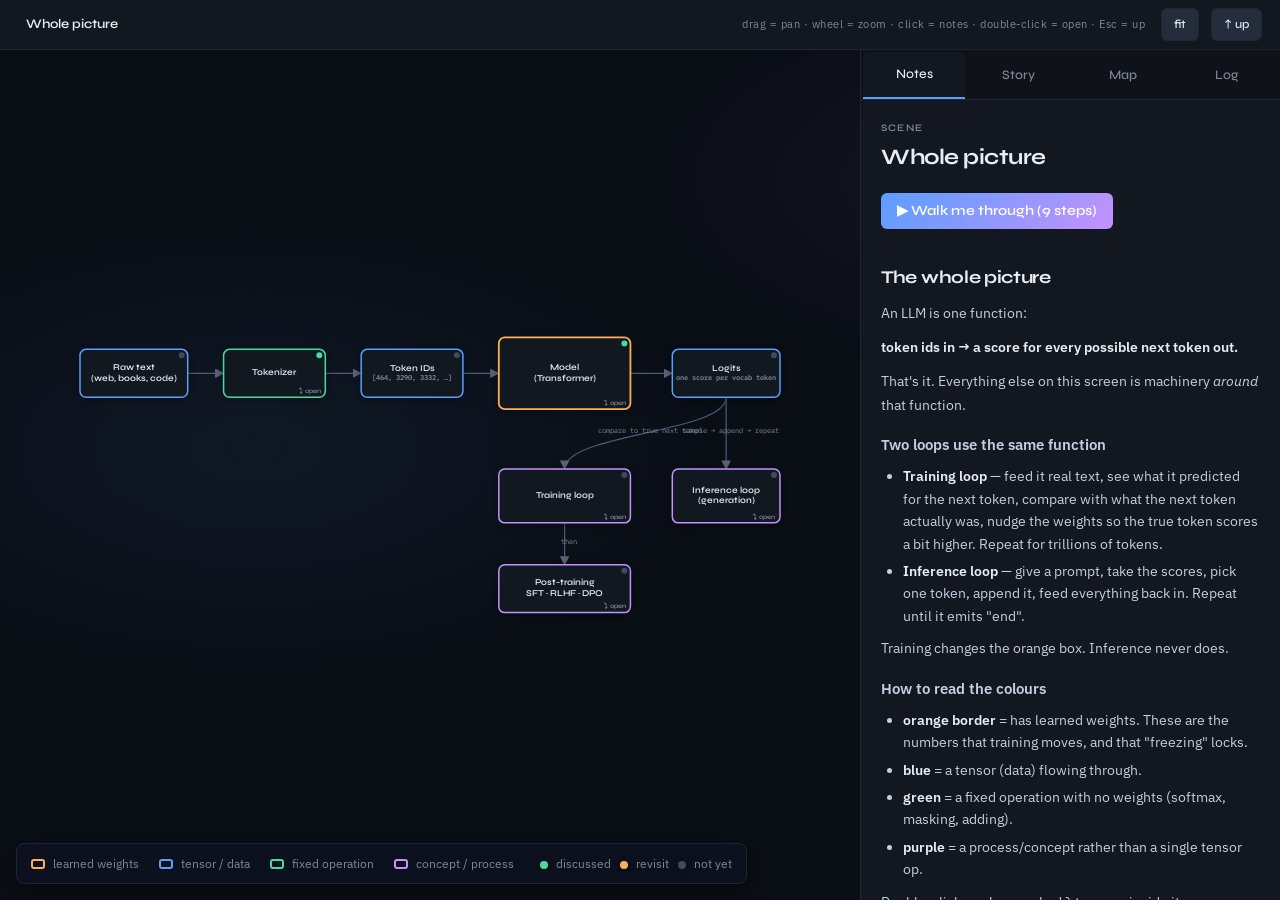
==== commit af82f769: "Add story tab and functionality to display scene stories" ====
--- a/index.html
+++ b/index.html
@@ -43,10 +43,12 @@
   <aside id="panel">
     <nav class="tabs">
       <button data-tab="notes" class="on">Notes</button>
+      <button data-tab="story">Story</button>
       <button data-tab="map">Map</button>
       <button data-tab="log">Log</button>
     </nav>
     <section id="tab-notes" class="tab on"></section>
+    <section id="tab-story" class="tab"></section>
     <section id="tab-map" class="tab"></section>
     <section id="tab-log" class="tab"></section>
   </aside>
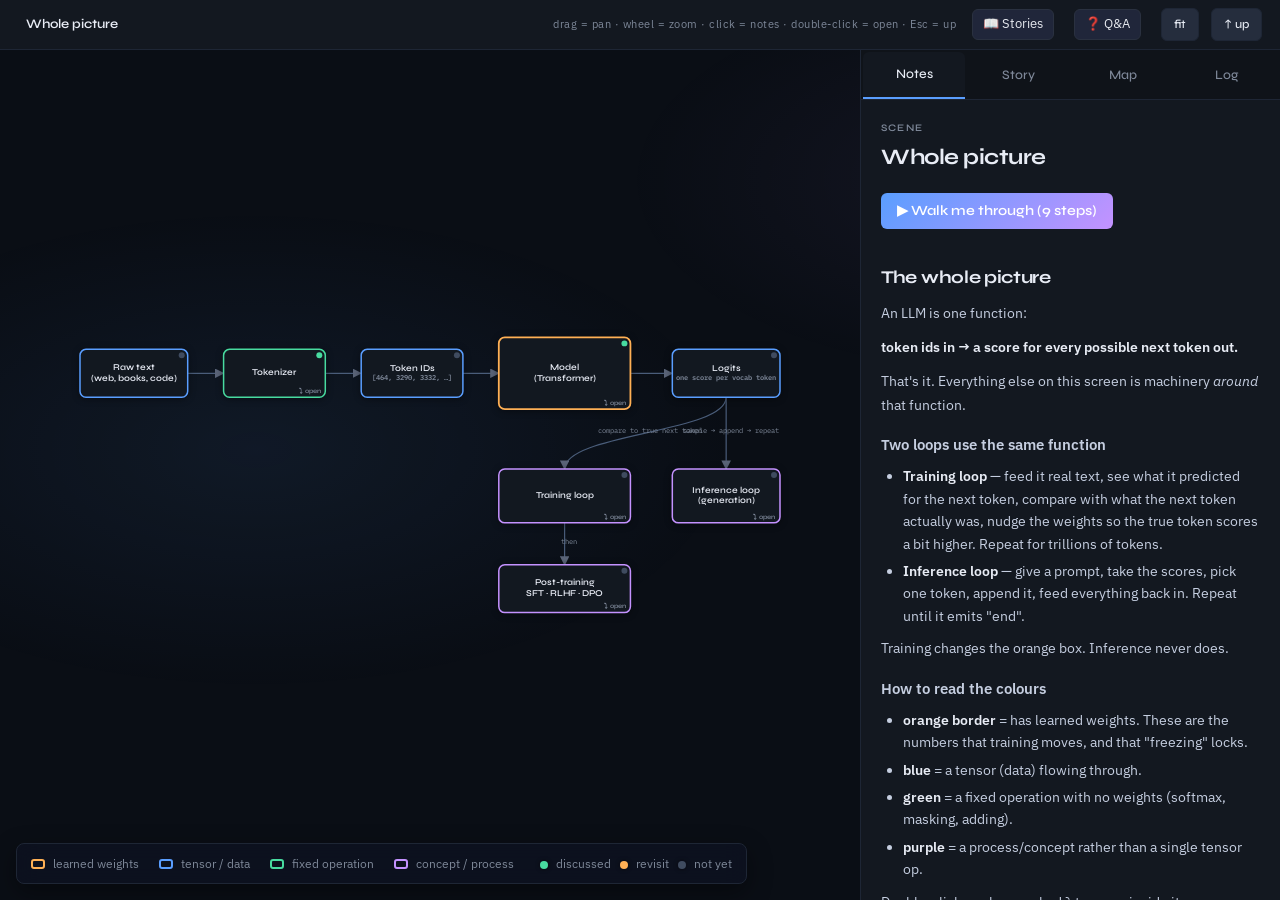
==== commit 563daf71: "Add stories.html with detailed explanations of token embedding, positional encoding, and residual st" ====
--- a/index.html
+++ b/index.html
@@ -13,6 +13,8 @@
   <div id="crumbs"></div>
   <div class="hdr-right">
     <span class="hint">drag = pan · wheel = zoom · click = notes · double-click = open · Esc = up</span>
+    <a href="stories.html" title="Full-page stories library" style="display:inline-block; padding: 4px 10px; background: #20263a; border: 1px solid #2a3140; color: #e6e9ef; text-decoration: none; border-radius: 6px; font-size: 13px; margin-right: 8px;">📖 Stories</a>
+    <a href="qa.html" title="Q&A and misconceptions" style="display:inline-block; padding: 4px 10px; background: #20263a; border: 1px solid #2a3140; color: #e6e9ef; text-decoration: none; border-radius: 6px; font-size: 13px; margin-right: 8px;">❓ Q&A</a>
     <button id="btn-fit" title="Fit to screen (F)">fit</button>
     <button id="btn-up" title="Go up one level (Esc)">↑ up</button>
   </div>
